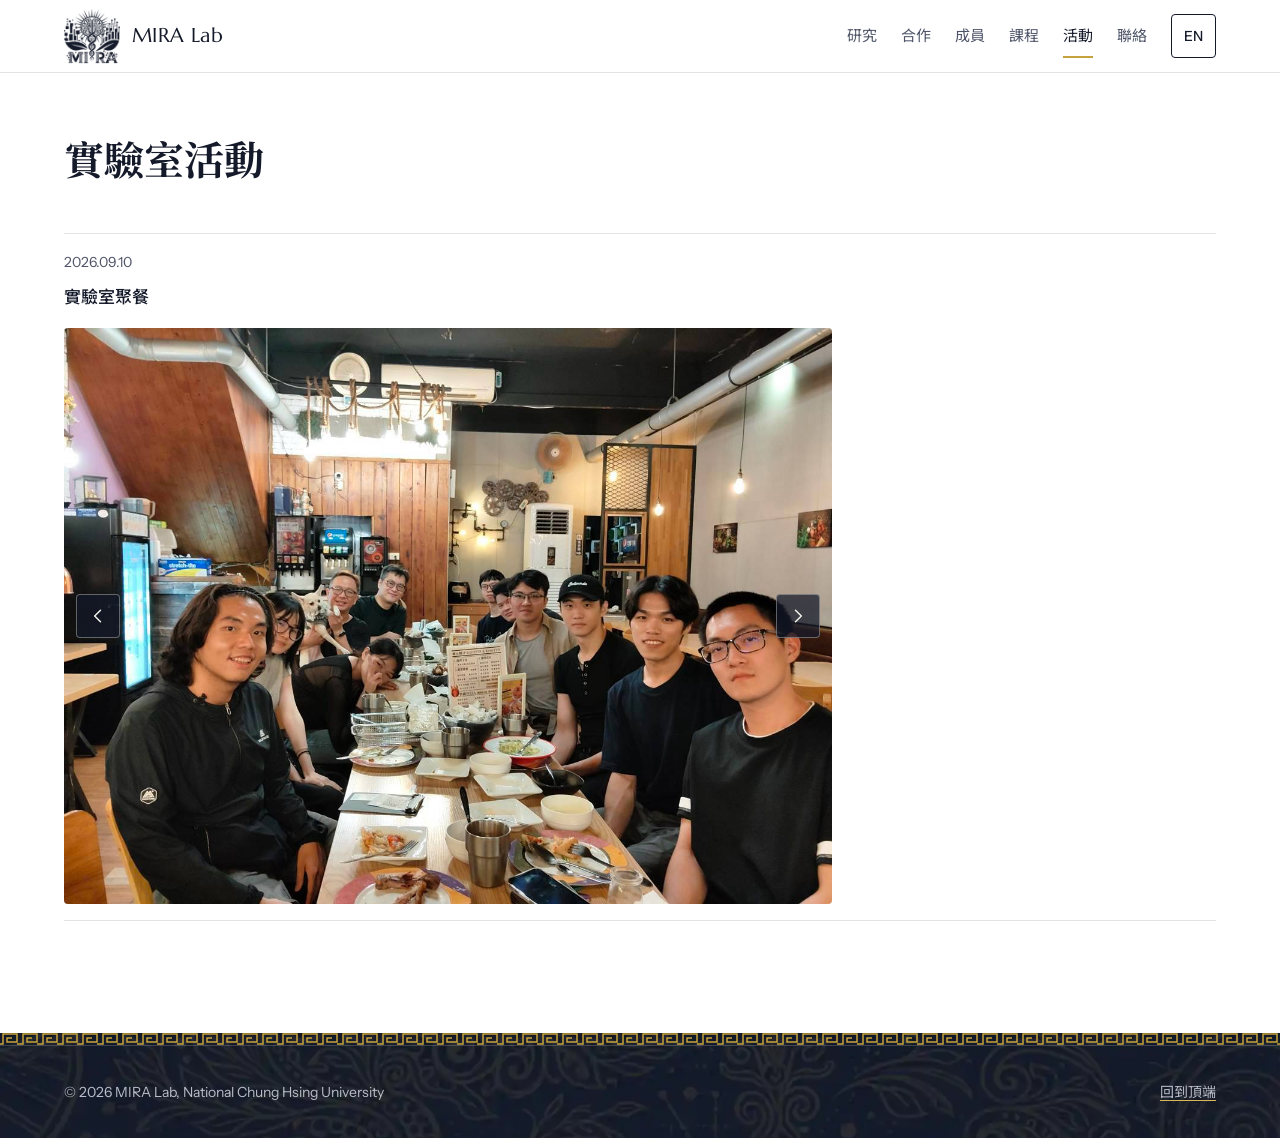
==== html/activities.html @ ea462961 "Split the site into pages and add the lab dinner slideshow - index.html is now the home page (hero o" ====
<!DOCTYPE html>
<html lang="zh-Hant">
<head>
  <meta charset="UTF-8" />
  <meta name="viewport" content="width=device-width, initial-scale=1.0" />
  <title>實驗室活動｜MIRA Lab</title>
  <meta name="description" content="MIRA Lab 的實驗室活動紀錄。" />
  <meta property="og:title" content="實驗室活動｜MIRA Lab" />
  <meta property="og:description" content="MIRA Lab 的實驗室活動紀錄。" />
  <meta property="og:url" content="https://miralabnchu.github.io/html/activities.html" />
  <meta property="og:image" content="https://miralabnchu.github.io/assets/og.jpg" />
  <meta property="og:image:width" content="1200" />
  <meta property="og:image:height" content="630" />
  <meta name="twitter:card" content="summary_large_image" />
  <meta property="og:type" content="website" />
  <link rel="icon" href="../assets/favicon.png" type="image/png" />
  <link rel="apple-touch-icon" href="../assets/apple-touch-icon.png" />
  <link rel="preconnect" href="https://fonts.googleapis.com" />
  <link rel="preconnect" href="https://fonts.gstatic.com" crossorigin />
  <link href="https://fonts.googleapis.com/css2?family=Instrument+Sans:wght@400;500;600&family=Marcellus&family=Noto+Sans+TC:wght@400;500&family=Noto+Serif+TC:wght@600;700&display=swap" rel="stylesheet" />
  <link rel="stylesheet" href="../css/style.css" />
</head>
<body class="page" id="top">
  <a class="skip" href="#main" data-en="Skip to content">跳到主要內容</a>

  <!-- 頁首：每一頁都相同。增減分頁時，index.html 與 html/ 裡每一頁的選單都要一起改。 -->
  <header class="top">
    <div class="top-in">
      <a class="brand" href="../index.html"><img src="../assets/mira-mark.png" alt="" width="56" height="56" />MIRA Lab</a>
      <nav class="top-nav" aria-label="Primary">
        <a href="research.html" data-en="Research">研究</a>
        <a href="collab.html" data-en="Collaboration">合作</a>
        <a href="people.html" data-en="People">成員</a>
        <a href="courses.html" data-en="Courses">課程</a>
        <a href="activities.html" aria-current="page" data-en="Activities">活動</a>
        <a href="contact.html" data-en="Contact">聯絡</a>
      </nav>
      <button class="lang" id="langBtn" type="button" aria-label="Switch to English">EN</button>
    </div>
  </header>

  <main id="main">
    <section class="section" id="activities">
      <header class="section-head">
        <h1 class="page-title" data-en="Lab activities">實驗室活動</h1>
      </header>

      <!-- 每一列一則活動：<dt>2026.09</dt><dd>活動名稱<small>一句說明</small></dd>，新的放最上面 -->
      <dl class="rows">
        <!--
          有照片的活動：在活動名稱下面放一個 <div class="slides" data-slides>，照片放在 ../assets/activities/。
          照片會自動輪播，每 6 秒慢慢淡入換一張（data-interval 是毫秒，可以改）。
          照片左右兩側的箭頭可以手動換上一張、下一張，兩個 <button> 放在最後一張 <img> 後面。
          第一張加 class="is-on"，增減照片只要增減 <img>。
        -->
        <div>
          <dt>2026.09.10</dt>
          <dd>
            <span data-en="Lab dinner">實驗室聚餐</span>
            <div class="slides" data-slides data-interval="6000">
              <div class="slides-frame">
                <img class="is-on" src="../assets/activities/lab-dinner-2026-09-10-1.jpg" alt="實驗室成員在餐廳長桌旁的聚餐合照，第 1 張" data-en-alt="Lab members at a long restaurant table at the lab dinner, photo 1" width="1280" height="960" />
                <img src="../assets/activities/lab-dinner-2026-09-10-2.jpg" alt="實驗室成員在餐廳長桌旁的聚餐合照，第 2 張" data-en-alt="Lab members at a long restaurant table at the lab dinner, photo 2" width="1280" height="960" />
                <img src="../assets/activities/lab-dinner-2026-09-10-3.jpg" alt="實驗室成員在餐廳長桌旁的聚餐合照，第 3 張" data-en-alt="Lab members at a long restaurant table at the lab dinner, photo 3" width="1280" height="960" />
                <img src="../assets/activities/lab-dinner-2026-09-10-4.jpg" alt="實驗室成員在餐廳長桌旁的聚餐合照，第 4 張" data-en-alt="Lab members at a long restaurant table at the lab dinner, photo 4" width="1280" height="960" />
                <img src="../assets/activities/lab-dinner-2026-09-10-5.jpg" alt="實驗室成員在餐廳長桌旁的聚餐合照，第 5 張" data-en-alt="Lab members at a long restaurant table at the lab dinner, photo 5" width="1280" height="960" />
                <img src="../assets/activities/lab-dinner-2026-09-10-6.jpg" alt="實驗室成員在餐廳長桌旁的聚餐合照，第 6 張" data-en-alt="Lab members at a long restaurant table at the lab dinner, photo 6" width="1280" height="960" />
                <button class="slides-nav slides-prev" type="button" data-slides-prev aria-label="上一張" data-en-label="Previous photo"><svg viewBox="0 0 24 24" aria-hidden="true"><path d="M15 5l-7 7 7 7" /></svg></button>
                <button class="slides-nav slides-next" type="button" data-slides-next aria-label="下一張" data-en-label="Next photo"><svg viewBox="0 0 24 24" aria-hidden="true"><path d="M9 5l7 7-7 7" /></svg></button>
              </div>
            </div>
          </dd>
        </div>
      </dl>
    </section>
  </main>

  <footer class="band dark">
    <div class="foot">
      <span>© <span id="year"></span> MIRA Lab, National Chung Hsing University</span>
      <a href="#top" data-en="Top">回到頂端</a>
    </div>
  </footer>

  <script src="../js/main.js"></script>
</body>
</html>
---- css/style.css ----
/* MIRA Lab
   Palette and motifs come from the lab's own emblem: navy line work,
   a gold brain, and the Greek-key lettering of the wordmark. */
:root {
  --bg: #ffffff;
  --tint: #eef1f6;         /* cool band behind People */
  --navy: #141a2a;
  --ink: #141a2a;          /* 16.6:1 on white */
  --ink-2: #4e5568;        /* 7.5:1 on white */
  --rule: #141a2a1f;
  --gold: #c6a23c;         /* decoration only on light backgrounds */
  --accent: #7d5f0f;       /* gold dark enough for text, 5.6:1 on white */

  --display: "Marcellus", "Noto Serif TC", Georgia, serif;
  --body: "Instrument Sans", "Noto Sans TC", system-ui, sans-serif;

  /* type scale, ratio 1.25 */
  --t-sm: .875rem; --t-base: 1rem; --t-md: 1.25rem; --t-lg: 1.5625rem; --t-xl: 1.9375rem;
  /* spacing scale */
  --s1: .25rem; --s2: .5rem; --s3: .75rem; --s4: 1rem; --s5: 1.5rem;
  --s6: 2rem; --s7: 3rem; --s8: 4rem; --s9: 6rem;

  --max: 72rem;
  --gutter: clamp(1.25rem, 4vw, 3rem);
  --inline: max(var(--gutter), calc((100% - var(--max)) / 2));  /* full-bleed bands, centred content */
  --header: 4.5rem;
  --radius: 4px;
  --ease: cubic-bezier(.2, .7, .2, 1);
  /* Greek key, one repeat = 20x12 */
  --key: url("data:image/svg+xml,%3Csvg xmlns='http://www.w3.org/2000/svg' width='20' height='12'%3E%3Cpath d='M0 11H3V1H17V9H7V5H12M17 11H20' fill='none' stroke='%23c6a23c' stroke-width='1.5'/%3E%3C/svg%3E");
}

.dark {
  --ink: #f5f3ec;
  --ink-2: #b9bdc9;        /* 9.3:1 on navy */
  --rule: #f5f3ec2e;
  --accent: #d9b855;       /* 9.0:1 on navy */
  color: var(--ink);
  background: var(--navy) url("../assets/pattern.webp") center / cover;
}

/* Base -------------------------------------------------------------- */
*, *::before, *::after { box-sizing: border-box; margin: 0; padding: 0; }
html { scroll-behavior: smooth; scroll-padding-top: calc(var(--header) + var(--s4)); }
body { background: var(--bg); color: var(--ink); font: 400 var(--t-base)/1.75 var(--body); -webkit-font-smoothing: antialiased; }
img, video { display: block; max-width: 100%; }
a { color: inherit; text-decoration-thickness: 1px; text-underline-offset: .22em; transition: color .15s; }
a:hover { color: var(--accent); }
:focus-visible { outline: 2px solid var(--accent); outline-offset: 3px; border-radius: 2px; }
::selection { background: var(--gold); color: var(--navy); }
ol, ul { list-style: none; }
h1, h2, h3 { font-family: var(--display); font-weight: 400; text-wrap: balance; }
:lang(zh-Hant) :is(h1, h2, h3) { font-weight: 700; }

.skip { position: absolute; left: var(--gutter); top: -4rem; z-index: 30; background: var(--navy); color: #fff; padding: var(--s2) var(--s4); }
.skip:focus { top: var(--s2); color: #fff; }

/* Header ------------------------------------------------------------ */
.top { position: sticky; top: 0; z-index: 20; background: var(--bg); border-bottom: 1px solid var(--rule); }
.top-in { display: flex; align-items: center; gap: var(--s5); min-height: var(--header); padding-inline: var(--inline); }
.brand { display: flex; align-items: center; gap: var(--s3); margin-right: auto; font: 400 var(--t-md)/1 var(--display); letter-spacing: .02em; text-decoration: none; }
.brand img { width: 3.5rem; height: 3.5rem; }
.top-nav { display: flex; gap: var(--s5); font-size: .9375rem; }
.top-nav a { position: relative; display: flex; align-items: center; min-height: 2.75rem; padding-block: var(--s2); color: var(--ink-2); text-decoration: none; }
.top-nav a::after { content: ""; position: absolute; inset: auto 0 0; height: 2px; background: var(--gold); transform: scaleX(0); transform-origin: left; transition: transform .25s var(--ease); }
.top-nav a:hover, .top-nav a[aria-current] { color: var(--ink); }
.top-nav a:hover::after, .top-nav a[aria-current]::after { transform: scaleX(1); }
.lang { font: 500 var(--t-sm)/1 var(--body); color: var(--ink); background: none; border: 1px solid var(--ink); border-radius: var(--radius); min-height: 2.75rem; min-width: 2.75rem; padding: var(--s2) var(--s3); cursor: pointer; transition: background-color .15s, color .15s; }
.lang:hover { background: var(--navy); color: #fff; }

/* Hero: the emblem on its own ornament ------------------------------ */
.hero {
  position: relative;
  display: grid; grid-template-columns: minmax(0, 1fr) minmax(0, 21rem); column-gap: var(--s8); align-items: center;
  padding: var(--s9) var(--inline) calc(var(--s9) + 12px);
}
.hero::after { content: ""; position: absolute; inset: auto 0 0; height: 12px; background: var(--key) repeat-x left bottom; }
h1 { font-size: clamp(2.25rem, 5.4vw, 4.25rem); line-height: 1.15; letter-spacing: .01em; }
:lang(zh-Hant) h1 { line-height: 1.3; letter-spacing: .04em; }
.hero-org { text-wrap: balance; word-break: keep-all; overflow-wrap: anywhere; margin-top: var(--s4); font-size: var(--t-md); line-height: 1.5; color: var(--accent); }
.hero-lead { margin-top: var(--s6); max-width: 36rem; font-size: 1.0625rem; color: var(--ink-2); }
.hero-areas { display: flex; flex-wrap: wrap; gap: var(--s3); margin-top: var(--s6); }
.hero-areas a { display: block; padding: var(--s2) var(--s4); border: 1px solid var(--rule); border-radius: var(--radius); text-decoration: none; transition: border-color .15s, background-color .15s, color .15s; }
.hero-areas a:hover { border-color: var(--accent); background: #f5f3ec14; color: var(--ink); }
.hero-logo { width: 100%; height: auto; }

/* Sections ---------------------------------------------------------- */
.section { padding: var(--s8) var(--inline); }
.section-head { margin-bottom: var(--s7); }
h2 { font-size: clamp(var(--t-lg), 3.4vw, 2.5rem); line-height: 1.2; }
h3 { font-size: var(--t-lg); line-height: 1.3; }
dt, .map-cols, .cohort-title { font-size: var(--t-sm); color: var(--ink-2); }

/* Research ---------------------------------------------------------- */
.area { display: grid; grid-template-columns: minmax(0, 4fr) minmax(0, 7fr); column-gap: var(--s7); padding-block: var(--s6); border-top: 1px solid var(--rule); }
.area:last-child { border-bottom: 1px solid var(--rule); }
.area:target h3 { color: var(--accent); }
.area-body p { max-width: 36rem; font-size: 1.0625rem; }

/* Collaboration figure ---------------------------------------------- */
#collab { padding-top: var(--s5); }
.map { --g: 3rem; --row: .75rem; min-width: 0; }
.map-cols, .flow { display: grid; grid-template-columns: 12rem minmax(0, 1fr); column-gap: var(--g); }
.map-cols { grid-template-columns: 12rem minmax(0, 1fr) minmax(0, 1fr); padding-bottom: var(--s3); border-bottom: 1px solid var(--rule); }
.flow { align-items: center; padding-block: var(--s5); border-bottom: 1px solid var(--rule); }
.branches, .leaves { display: flex; flex-direction: column; gap: var(--row); }
.branch { display: grid; grid-template-columns: minmax(0, 1fr) minmax(0, 1fr); column-gap: var(--g); align-items: center; }
.node { position: relative; padding: var(--s2) var(--s3); background: var(--bg); border: 1px solid var(--ink); border-radius: var(--radius); font-size: .9375rem; line-height: 1.4; transition: background-color .2s, border-color .2s, color .2s; }
.node.root { padding: var(--s3) var(--s4); background: var(--navy); color: #f5f3ec; font: 400 1.125rem/1.35 var(--display); }
:lang(zh-Hant) .node.root { font-weight: 700; }
.node.leaf { border-style: dashed; }

/* connectors: each child draws its own horizontal tick and its share of the vertical spine */
.branch, .leaf { position: relative; }
.branch::before, .leaf::before, .branch::after, .leaf::after, .root::after, .partner::after { content: ""; position: absolute; background: var(--ink); transition: background-color .2s; }
.branch::before, .leaf::before { top: 50%; right: 100%; width: calc(var(--g) / 2); height: 1px; }
.branch::after, .leaf::after { left: calc(var(--g) / -2); width: 1px; top: calc(var(--row) * -1); bottom: 0; }
.branch:first-child::after, .leaf:first-child::after { top: 50%; }
.branch:last-child::after, .leaf:last-child::after { bottom: 50%; }
.branch:only-child::after, .leaf:only-child::after { display: none; }
.branch:only-child::before, .leaf:only-child::before { width: var(--g); }
.root::after, .partner::after { top: 50%; left: 100%; width: calc(var(--g) / 2); height: 1px; }
.flow:has(.branch:only-child) .root::after, .partner:only-child::after, .branch:has(.leaf:only-child) .partner::after { display: none; }

.flow:hover .node.root { background: var(--gold); border-color: var(--gold); color: var(--navy); }
.flow:hover .node:not(.root) { border-color: var(--accent); }
.flow:hover :is(.branch, .leaf)::before, .flow:hover :is(.branch, .leaf)::after, .flow:hover :is(.root, .partner)::after { background: var(--accent); }

/* People: portrait tiles that hold a short looping clip ------------- */
#people { background: var(--tint); margin-top: var(--s8); }
.people-wrap { display: grid; row-gap: var(--s7); min-width: 0; }
.portrait { position: relative; aspect-ratio: 4 / 5; overflow: hidden; background: #dfe4ed; border-radius: var(--radius); }
.portrait video, .portrait img { position: absolute; inset: 0; width: 100%; height: 100%; object-fit: cover; }
.portrait-ph { position: absolute; inset: 0; display: grid; place-items: center; font: 700 2.25rem/1 var(--display); color: var(--navy); opacity: .28; }
.cohort-title { font-family: var(--body); font-weight: 500; padding-bottom: var(--s3); margin-bottom: var(--s5); border-bottom: 1px solid var(--rule); }
:lang(zh-Hant) .cohort-title { font-weight: 500; }
.cohort-empty { color: var(--ink-2); }

.pi { display: grid; grid-template-columns: minmax(0, 10rem) minmax(0, 1fr); column-gap: var(--s6); align-items: end; }
.pi .cohort-title { border: 0; padding: 0; margin-bottom: var(--s2); }
.pi-name { font-size: clamp(var(--t-lg), 3vw, var(--t-xl)); line-height: 1.25; margin-bottom: var(--s3); }
.pi-body p:not(.cohort-title) { color: var(--ink-2); max-width: 36rem; }
.pi-fields { margin-top: var(--s3); padding-top: var(--s3); border-top: 1px solid var(--rule); font-size: .9375rem; }

.people { display: grid; grid-template-columns: repeat(auto-fill, minmax(6.5rem, 1fr)); gap: var(--s5) var(--s4); }
.person-name { margin-top: var(--s2); font-weight: 500; }

/* Courses and activities, side by side ------------------------------ */
.pair { display: grid; grid-template-columns: minmax(0, 1fr) minmax(0, 1fr); column-gap: var(--s7); padding-inline: var(--inline); }
.pair .section { padding-inline: 0; }
.rows > div { padding-block: var(--s4); border-top: 1px solid var(--rule); }
.rows > div:last-child { border-bottom: 1px solid var(--rule); }
.rows dt { margin-bottom: var(--s2); }
.rows dd { font-size: 1.0625rem; font-weight: 500; }
.rows dd small { display: block; font-size: var(--t-sm); font-weight: 400; color: var(--ink-2); }
.rows dd.todo { font-weight: 400; color: var(--ink-2); }
.courses { display: grid; gap: var(--s3); }

/* Footer: contact on the ornament ----------------------------------- */
.band { position: relative; margin-top: var(--s7); padding-top: 12px; }
.band::before { content: ""; position: absolute; inset: 0 0 auto; height: 12px; background: var(--key) repeat-x; }
.band .rows { display: grid; grid-template-columns: repeat(2, minmax(0, 1fr)); gap: var(--s6) var(--s7); }
.band .rows > div { padding: 0; border: 0; }
.band .rows dd { font: 400 clamp(var(--t-md), 2.2vw, var(--t-lg))/1.35 var(--body); }
.band a { text-decoration-color: var(--accent); }
.band .rows a { display: inline-flex; align-items: center; min-height: 2.75rem; }
.foot { display: flex; align-items: center; justify-content: space-between; gap: var(--s4); padding: var(--s5) var(--inline); border-top: 1px solid var(--rule); font-size: var(--t-sm); color: var(--ink-2); }
.foot a { flex: none; display: flex; align-items: center; min-height: 2.75rem; white-space: nowrap; }

/* Slideshow: activity photos that cross-fade one at a time ---------- */
.slides { margin-top: var(--s4); max-width: 48rem; }
.slides-frame { position: relative; aspect-ratio: 4 / 3; overflow: hidden; border-radius: var(--radius); background: var(--tint); }
.slides-frame img { position: absolute; inset: 0; width: 100%; height: 100%; object-fit: cover; opacity: 0; transition: opacity 1.2s var(--ease); }
.slides-frame img.is-on { opacity: 1; }
/* previous / next: two small navy plates on the photo's left and right edges */
.slides-nav { position: absolute; top: 50%; z-index: 1; display: grid; place-items: center; width: 2.75rem; height: 2.75rem; margin-top: -1.375rem; padding: 0; color: #f5f3ec; background: #141a2ab8; border: 1px solid #f5f3ec59; border-radius: var(--radius); cursor: pointer; transition: background-color .15s, border-color .15s, color .15s; }
.slides-prev { left: var(--s3); }
.slides-next { right: var(--s3); }
.slides-nav svg { width: 1.25rem; height: 1.25rem; fill: none; stroke: currentColor; stroke-width: 1.75; stroke-linecap: round; stroke-linejoin: round; }
.slides-nav:hover { background: var(--gold); border-color: var(--gold); color: var(--navy); }
.slides-nav:active { background: #f5f3ec; border-color: #f5f3ec; color: var(--navy); }
.slides-nav:focus-visible { outline: 2px solid var(--gold); outline-offset: 2px; }

/* Pages: the home page (body.home) and the sub-pages in html/ (body.page) ---- */
.home, .page { display: flex; flex-direction: column; min-height: 100vh; min-height: 100dvh; }
.home main, .page main { flex: 1; }
/* home: the hero fills the screen down to the footer */
.home main { display: flex; flex-direction: column; }
.home .hero { flex: 1; }
.home .band { margin-top: 0; padding-top: 0; }
.home .band::before { display: none; }
/* sub-pages: the section title is the page's h1, set at section-title size */
.page-title, :lang(zh-Hant) .page-title { font-size: clamp(var(--t-lg), 3.4vw, 2.5rem); line-height: 1.2; letter-spacing: 0; }
.area h2 { font-size: var(--t-lg); line-height: 1.3; }
.area:target h2 { color: var(--accent); }
.page #people { margin-top: 0; }
.page #collab { padding-top: var(--s8); }
.page main > .band { margin-top: 0; }

/* Responsive -------------------------------------------------------- */
@media (max-width: 56rem) {
  .hero { grid-template-columns: 1fr; row-gap: var(--s6); padding-top: var(--s8); padding-bottom: calc(var(--s8) + 12px); }
  .hero-logo { order: -1; max-width: 11rem; }
  .pair { grid-template-columns: 1fr; }
  .pair .section + .section { padding-top: 0; }
}
@media (max-width: 48rem) {
  /* two-row header would cover a sixth of a phone screen if it stuck, so it scrolls away */
  :root { --header: 0rem; }
  .top { position: static; }
  .top-in { flex-wrap: wrap; row-gap: 0; padding-block: var(--s2) var(--s1); }
  .top-nav { order: 3; width: 100%; flex-wrap: wrap; gap: 0 var(--s4); }
  .brand img { width: 3rem; height: 3rem; }
  .section { padding-block: var(--s7); }
  .section-head { margin-bottom: var(--s6); }
  .area { grid-template-columns: 1fr; row-gap: var(--s3); padding-block: var(--s5); }
  #people { margin-top: var(--s7); }
  .pi { grid-template-columns: minmax(0, 6.5rem) minmax(0, 1fr); column-gap: var(--s4); align-items: start; }
  .people { grid-template-columns: repeat(auto-fill, minmax(5.5rem, 1fr)); gap: var(--s4) var(--s3); }
  .band .rows { grid-template-columns: 1fr; gap: var(--s5); }

  /* figure collapses into an indented outline */
  .map { --g: 1.5rem; }
  .map-cols { display: none; }
  .flow, .branch { grid-template-columns: 1fr; row-gap: var(--row); }
  .flow { align-items: stretch; }
  .flow:first-of-type { border-top: 1px solid var(--rule); }
  .branches, .leaves { margin-left: var(--g); }
  .branch::before, .leaf::before { top: 1.2rem; width: calc(var(--g) / 2) !important; }
  .branch::after, .leaf::after { display: block !important; top: calc(var(--row) * -1 - 1px) !important; bottom: 0 !important; }
  .branch:last-child::after, .leaf:last-child::after { bottom: calc(100% - 1.2rem) !important; }
  .root::after, .partner::after { display: none; }
}
@media (prefers-reduced-motion: reduce) {
  html { scroll-behavior: auto; }
  *, *::before, *::after { transition: none !important; }
}
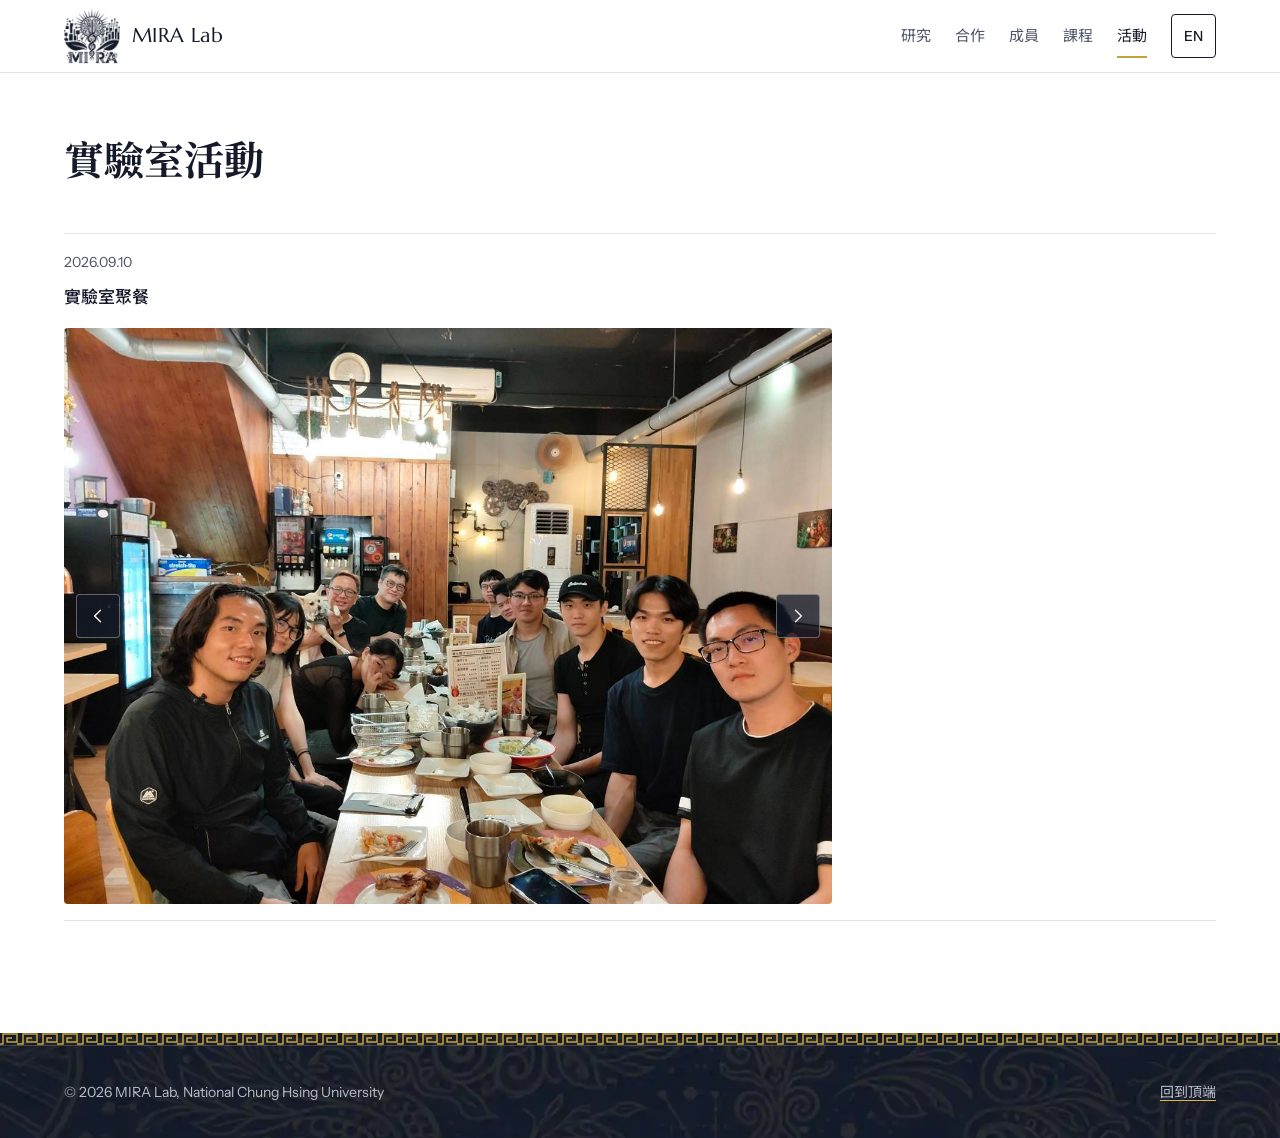
==== commit 26c422fe: "Move contact details to the bottom of the home page and remove contact.html Co-Authored-By: Claude S" ====
--- a/html/activities.html
+++ b/html/activities.html
@@ -33,7 +33,6 @@
         <a href="people.html" data-en="People">成員</a>
         <a href="courses.html" data-en="Courses">課程</a>
         <a href="activities.html" aria-current="page" data-en="Activities">活動</a>
-        <a href="contact.html" data-en="Contact">聯絡</a>
       </nav>
       <button class="lang" id="langBtn" type="button" aria-label="Switch to English">EN</button>
     </div>
